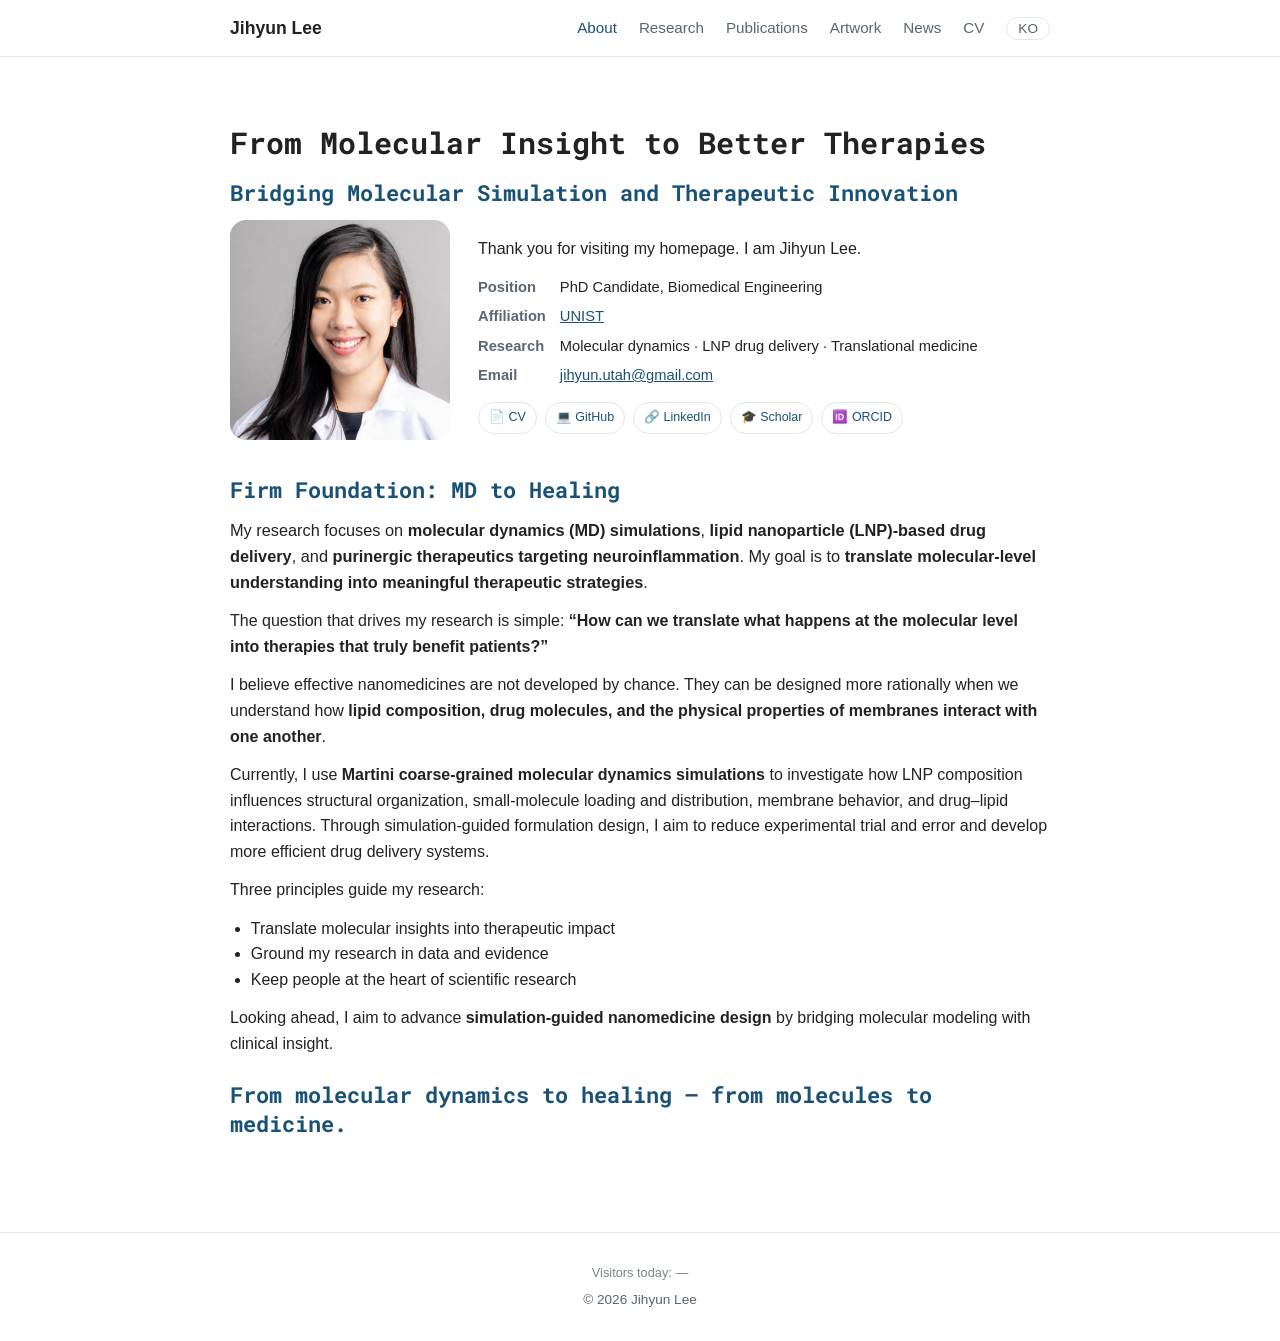
==== index.html @ 486cef79 "Add hero title and subtitle slogans Co-Authored-By: Claude Fable 5 <noreply@anthropic.com>" ====
<!DOCTYPE html>
<html lang="en">
<head>
<meta charset="UTF-8">
<meta name="viewport" content="width=device-width, initial-scale=1">
<title>Jihyun Lee</title>
<meta name="description" content="Personal research homepage of Jihyun Lee, PhD candidate in Biomedical Engineering at UNIST.">
<link rel="alternate" hreflang="ko" href="index.ko.html">
<link rel="stylesheet" href="style.css">
</head>
<body>
<header>
<nav>
<a class="site-name" href="index.html">Jihyun Lee</a>
<ul>
<li><a class="active" href="index.html">About</a></li>
<li><a href="research.html">Research</a></li>
<li><a href="publications.html">Publications</a></li>
<li><a href="artwork.html">Artwork</a></li>
<li><a href="news.html">News</a></li>
<li><a href="cv.html">CV</a></li>
<li><a class="lang-switch" href="index.ko.html">KO</a></li>
</ul>
</nav>
</header>

<main>
<h1>From Molecular Insight to Better Therapies</h1>
<p class="tagline" style="margin-top:0;">Bridging Molecular Simulation and Therapeutic Innovation</p>

<div class="profile">
<div class="profile-photo-wrap"><img class="profile-photo" src="assets/profile-web.jpg" alt="Jihyun Lee"></div>
<div class="profile-info">
<p>Thank you for visiting my homepage. I am Jihyun Lee.</p>

<dl class="quick-facts">
<dt>Position</dt>
<dd>PhD Candidate, Biomedical Engineering</dd>
<dt>Affiliation</dt>
<dd><a href="https://www.unist.ac.kr/" target="_blank" rel="noopener">UNIST</a></dd>
<dt>Research</dt>
<dd>Molecular dynamics &middot; LNP drug delivery &middot; Translational medicine</dd>
<dt>Email</dt>
<dd><a href="mailto:jihyun.utah@gmail.com">jihyun.utah@gmail.com</a></dd>
</dl>

<div class="cv-social-row">
<a class="cv-link" href="cv.html">📄 CV</a>
<a class="cv-link" href="https://github.com/jihyun1208" target="_blank" rel="noopener">💻 GitHub</a>
<a class="cv-link" href="https://www.linkedin.com/in/jihyun-lee/" target="_blank" rel="noopener">🔗 LinkedIn</a>
<a class="cv-link" href="https://scholar.google.com/citations?user=ScixthgAAAAJ&amp;hl=en" target="_blank" rel="noopener">🎓 Scholar</a>
<a class="cv-link" href="https://orcid.org/0000-0001-8530-9418" target="_blank" rel="noopener">🆔 ORCID</a>
</div>
</div>
</div>

<p class="tagline">Firm Foundation: MD to Healing</p>

<p class="lead">My research focuses on <strong>molecular dynamics (MD) simulations</strong>, <strong>lipid nanoparticle (LNP)-based drug delivery</strong>, and <strong>purinergic therapeutics targeting neuroinflammation</strong>. My goal is to <strong>translate molecular-level understanding into meaningful therapeutic strategies</strong>.</p>

<p>The question that drives my research is simple: <strong>&ldquo;How can we translate what happens at the molecular level into therapies that truly benefit patients?&rdquo;</strong></p>

<p>I believe effective nanomedicines are not developed by chance. They can be designed more rationally when we understand how <strong>lipid composition, drug molecules, and the physical properties of membranes interact with one another</strong>.</p>

<p>Currently, I use <strong>Martini coarse-grained molecular dynamics simulations</strong> to investigate how LNP composition influences structural organization, small-molecule loading and distribution, membrane behavior, and drug&ndash;lipid interactions. Through simulation-guided formulation design, I aim to reduce experimental trial and error and develop more efficient drug delivery systems.</p>

<p>Three principles guide my research:</p>
<ul class="philosophy">
<li>Translate molecular insights into therapeutic impact</li>
<li>Ground my research in data and evidence</li>
<li>Keep people at the heart of scientific research</li>
</ul>

<p>Looking ahead, I aim to advance <strong>simulation-guided nanomedicine design</strong> by bridging molecular modeling with clinical insight.</p>

<p class="tagline" style="margin-top:1.5rem;">From molecular dynamics to healing &mdash; from molecules to medicine.</p>
</main>

<footer>
<p class="visit-count">Visitors today: <span id="visit-count">&hellip;</span></p>
&copy; <span id="year"></span> Jihyun Lee</footer>
<script src="main.js"></script>
</body>
</html>
---- style.css ----
@import url('https://fonts.googleapis.com/css2?family=Roboto+Mono:wght@400;500;600;700&display=swap');

:root {
  --max-width: 860px;
  --accent: #1a5276;
  --text: #222;
  --muted: #5a6672;
  --border: #e3e6ea;
  --bg: #ffffff;
  --soft: #eef4f8;
}

* { box-sizing: border-box; }

body {
  margin: 0;
  font-family: "Segoe UI", -apple-system, BlinkMacSystemFont, "Apple SD Gothic Neo",
               Roboto, "Noto Sans KR", Helvetica, Arial, sans-serif;
  color: var(--text);
  background: var(--bg);
  line-height: 1.6;
}

/* ---------- header / nav ---------- */
header {
  border-bottom: 1px solid var(--border);
  position: sticky;
  top: 0;
  background: rgba(255, 255, 255, 0.95);
  backdrop-filter: blur(4px);
  z-index: 10;
}

nav {
  max-width: var(--max-width);
  margin: 0 auto;
  display: flex;
  align-items: center;
  justify-content: space-between;
  gap: 12px;
  padding: 14px 20px;
  flex-wrap: wrap;
}

nav .site-name {
  font-weight: 600;
  font-size: 1.1rem;
  text-decoration: none;
  color: var(--text);
}

nav ul {
  list-style: none;
  display: flex;
  align-items: center;
  gap: 22px;
  margin: 0;
  padding: 0;
  flex-wrap: wrap;
}

nav ul li a {
  text-decoration: none;
  color: var(--muted);
  font-size: 0.95rem;
}

nav ul li a:hover,
nav ul li a.active { color: var(--accent); }

nav ul li a.lang-switch {
  border: 1px solid var(--border);
  border-radius: 999px;
  padding: 3px 11px;
  font-size: 0.85rem;
}

nav ul li a.lang-switch:hover {
  background: var(--soft);
  color: var(--accent);
}

/* ---------- layout ---------- */
main {
  max-width: var(--max-width);
  margin: 0 auto;
  padding: 40px 20px 80px;
}

h1 {
  font-family: "Roboto Mono", "Segoe UI", -apple-system, BlinkMacSystemFont, Roboto, Helvetica, Arial, sans-serif;
  font-size: 1.9rem;
  margin-bottom: 0.4em;
}

h2 {
  font-size: 1.3rem;
  margin-top: 2em;
  border-bottom: 1px solid var(--border);
  padding-bottom: 6px;
}

h3 { font-size: 1.1rem; margin-bottom: 0.3em; }

p { margin: 0.8em 0; }

a { color: var(--accent); }

img { max-width: 100%; }

/* ---------- profile block ---------- */
.profile {
  display: flex;
  gap: 28px;
  align-items: center;
  margin-bottom: 1.5em;
}

.profile-photo-wrap {
  width: 220px;
  height: 220px;
  border-radius: 16px;
  overflow: hidden;
  flex-shrink: 0;
  background: #f4f6f8;
}

.profile-photo-wrap .profile-photo {
  width: 100%;
  height: 100%;
  object-fit: cover;
  display: block;
}

.profile-info { flex: 1; min-width: 0; }

@media (max-width: 600px) {
  .profile { flex-direction: column; align-items: flex-start; }
  .profile-photo-wrap { width: 170px; height: 170px; }
}

.quick-facts {
  display: grid;
  grid-template-columns: auto 1fr;
  column-gap: 14px;
  row-gap: 6px;
  margin: 14px 0;
  font-size: 0.92rem;
}

.quick-facts dt {
  color: var(--muted);
  font-weight: 600;
  white-space: nowrap;
}

.quick-facts dd { margin: 0; }

.cv-social-row {
  display: flex;
  align-items: center;
  gap: 8px;
  flex-wrap: wrap;
  margin: 10px 0 4px;
}

.cv-link {
  display: inline-flex;
  align-items: center;
  gap: 4px;
  padding: 5px 10px;
  font-weight: 500;
  font-size: 0.78rem;
  text-decoration: none;
  border: 1px solid var(--border);
  border-radius: 999px;
  color: var(--accent);
}

.cv-link:hover { background: var(--soft); }

ul.philosophy { margin: 0.8em 0; padding-left: 1.3em; }

/* ---------- research ---------- */
.tag-cloud {
  display: flex;
  flex-wrap: wrap;
  gap: 8px;
  margin: 1em 0 2em;
}

.tag {
  background: var(--soft);
  color: var(--accent);
  border: 1px solid var(--border);
  padding: 4px 12px;
  border-radius: 999px;
  font-size: 0.85rem;
  font-weight: 500;
}

.research-item {
  display: flex;
  gap: 20px;
  margin: 1.8em 0;
  flex-wrap: wrap;
}

.research-item img {
  width: 220px;
  height: 160px;
  object-fit: contain;
  background: #f4f6f8;
  border: 1px solid var(--border);
  border-radius: 6px;
  flex-shrink: 0;
}

.research-item .text { flex: 1; min-width: 240px; }

/* ---------- publications ---------- */
.pub-year {
  margin-top: 1.6em;
  font-size: 1.05rem;
  border-bottom: none;
  color: var(--muted);
}

.pub-list { padding-left: 1.2em; }
.pub-list li { margin-bottom: 0.9em; }

.highlight-list {
  list-style: none;
  padding: 0;
  margin: 1em 0 2em;
  display: flex;
  flex-direction: column;
  gap: 12px;
}

.highlight-item {
  border: 1px solid var(--border);
  border-left: 4px solid var(--accent);
  border-radius: 6px;
  padding: 12px 16px;
  background: #fafbfc;
}

.highlight-badge {
  display: inline-block;
  font-size: 0.7rem;
  font-weight: 700;
  letter-spacing: 0.03em;
  text-transform: uppercase;
  color: #fff;
  background: var(--accent);
  padding: 2px 8px;
  border-radius: 4px;
  margin-bottom: 6px;
}

.if-badge {
  display: inline-block;
  font-size: 0.7rem;
  font-weight: 600;
  color: var(--muted);
  background: var(--soft);
  border: 1px solid var(--border);
  padding: 2px 8px;
  border-radius: 4px;
  margin-bottom: 6px;
}

.pub-badges {
  display: inline-flex;
  flex-wrap: wrap;
  gap: 6px;
  margin-left: 4px;
  vertical-align: middle;
}

.badge {
  display: inline-block;
  font-size: 0.7rem;
  font-weight: 600;
  padding: 2px 9px;
  border-radius: 999px;
  white-space: nowrap;
  line-height: 1.7;
}

a.badge { text-decoration: none; }

.badge-link { background: var(--soft); color: var(--accent); border: 1px solid #cfe0ea; }
.badge-link:hover { background: #dceaf3; }
.badge-oral { background: #fdf3e0; color: #8a5a00; border: 1px solid #f0d9a8; }
.badge-choice { background: #eafaf0; color: #1f7a4d; border: 1px solid #bfe8d1; }
.badge-choice:hover { background: #ddf5e8; }
.badge-featured { background: #f1eefb; color: #5b3fa0; border: 1px solid #d9d0f0; }
.badge-award { background: #fdecec; color: #a23b3b; border: 1px solid #f3caca; }

/* ---------- news ---------- */
.news-item {
  display: flex;
  gap: 18px;
  padding: 14px 0;
  border-bottom: 1px solid var(--border);
}

.news-date {
  flex-shrink: 0;
  width: 90px;
  color: var(--muted);
  font-size: 0.9rem;
  font-weight: 600;
}

.news-photos {
  display: flex;
  flex-wrap: wrap;
  gap: 10px;
  margin-top: 10px;
}

.news-photo {
  width: 180px;
  height: 130px;
  object-fit: cover;
  border-radius: 6px;
  border: 1px solid var(--border);
}

/* ---------- notes ---------- */
.note-item {
  padding: 22px 0;
  border-bottom: 1px solid var(--border);
}

.note-item:last-child { border-bottom: none; }
.note-meta { margin-bottom: 4px; }

.note-date {
  color: var(--muted);
  font-size: 0.85rem;
  font-weight: 600;
  text-transform: uppercase;
  letter-spacing: 0.03em;
}

.note-title { margin: 4px 0 8px; }

.note-item code {
  background: #f4f6f8;
  padding: 1px 6px;
  border-radius: 4px;
  font-size: 0.9em;
}

/* ---------- footer ---------- */
footer {
  text-align: center;
  color: var(--muted);
  font-size: 0.85rem;
  padding: 30px 20px;
  border-top: 1px solid var(--border);
}

.visit-count {
  margin: 0 0 6px;
  font-size: 0.8rem;
  color: var(--muted);
  opacity: 0.8;
}

/* ---------- artwork gallery ---------- */
.gallery {
  display: grid;
  grid-template-columns: repeat(auto-fill, minmax(220px, 1fr));
  gap: 16px;
  margin: 1.4em 0 2em;
}

.gallery figure {
  margin: 0;
  border: 1px solid var(--border);
  border-radius: 6px;
  overflow: hidden;
  background: #fafbfc;
}

.gallery img {
  display: block;
  width: 100%;
  height: 170px;
  object-fit: cover;
  background: #f4f6f8;
}

.gallery figcaption {
  padding: 10px 12px;
  font-size: 0.85rem;
  color: var(--muted);
}

.gallery figcaption strong {
  display: block;
  color: var(--text);
  font-size: 0.92rem;
  margin-bottom: 2px;
}

/* ---------- CV ---------- */
.cv-entry {
  display: flex;
  gap: 18px;
  padding: 12px 0;
  border-bottom: 1px solid var(--border);
}

.cv-entry:last-child { border-bottom: none; }

.cv-when {
  flex-shrink: 0;
  width: 120px;
  color: var(--muted);
  font-size: 0.9rem;
  font-weight: 600;
}

.cv-what { flex: 1; min-width: 0; }
.cv-what .where { color: var(--muted); font-size: 0.9rem; }

@media (max-width: 520px) {
  .cv-entry, .news-item { flex-direction: column; gap: 4px; }
  .cv-when, .news-date { width: auto; }
}

/* ---------- misc ---------- */
.empty-state {
  border: 1px dashed var(--border);
  border-radius: 6px;
  padding: 18px 20px;
  color: var(--muted);
  font-size: 0.92rem;
  background: #fafbfc;
}

.lead { font-size: 1.02rem; }

.tagline {
  font-family: "Roboto Mono", "Segoe UI", -apple-system, BlinkMacSystemFont, Roboto, Helvetica, Arial, sans-serif;
  font-size: 1.35rem;
  font-weight: 700;
  line-height: 1.35;
  margin: 1.6em 0 0.6em;
  color: var(--accent);
}
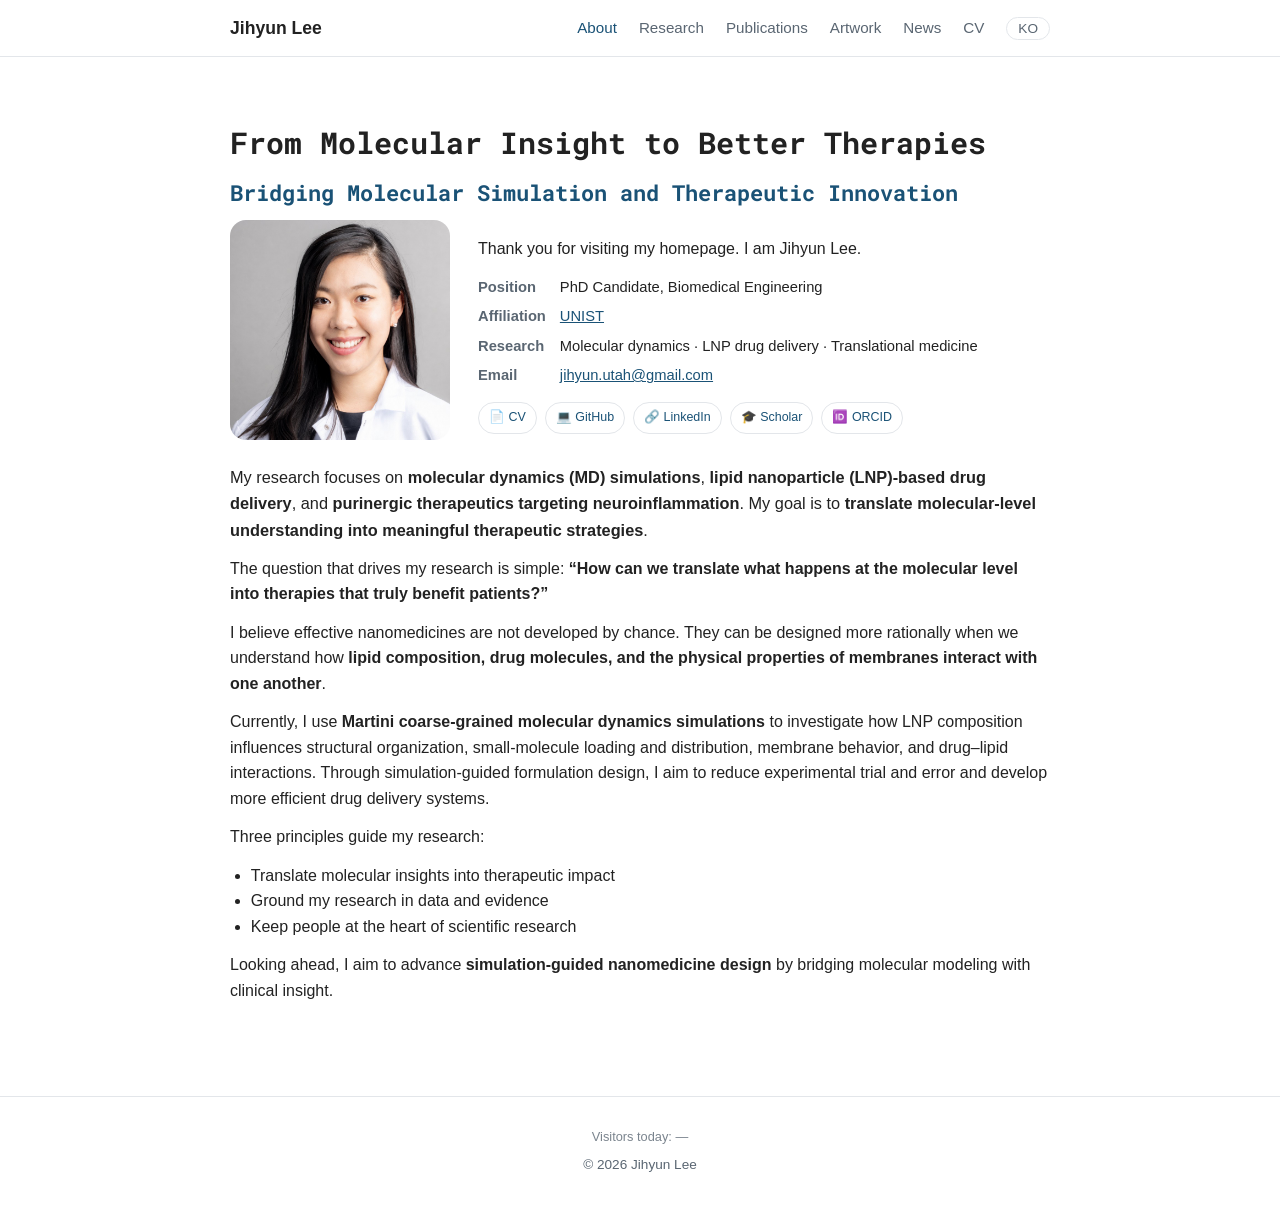
==== commit 1307bfa4: "Remove redundant Firm Foundation tagline and closing line Co-Authored-By: Claude Fable 5 <noreply@an" ====
--- a/index.html
+++ b/index.html
@@ -54,8 +54,6 @@
 </div>
 </div>
 
-<p class="tagline">Firm Foundation: MD to Healing</p>
-
 <p class="lead">My research focuses on <strong>molecular dynamics (MD) simulations</strong>, <strong>lipid nanoparticle (LNP)-based drug delivery</strong>, and <strong>purinergic therapeutics targeting neuroinflammation</strong>. My goal is to <strong>translate molecular-level understanding into meaningful therapeutic strategies</strong>.</p>
 
 <p>The question that drives my research is simple: <strong>&ldquo;How can we translate what happens at the molecular level into therapies that truly benefit patients?&rdquo;</strong></p>
@@ -73,7 +71,6 @@
 
 <p>Looking ahead, I aim to advance <strong>simulation-guided nanomedicine design</strong> by bridging molecular modeling with clinical insight.</p>
 
-<p class="tagline" style="margin-top:1.5rem;">From molecular dynamics to healing &mdash; from molecules to medicine.</p>
 </main>
 
 <footer>
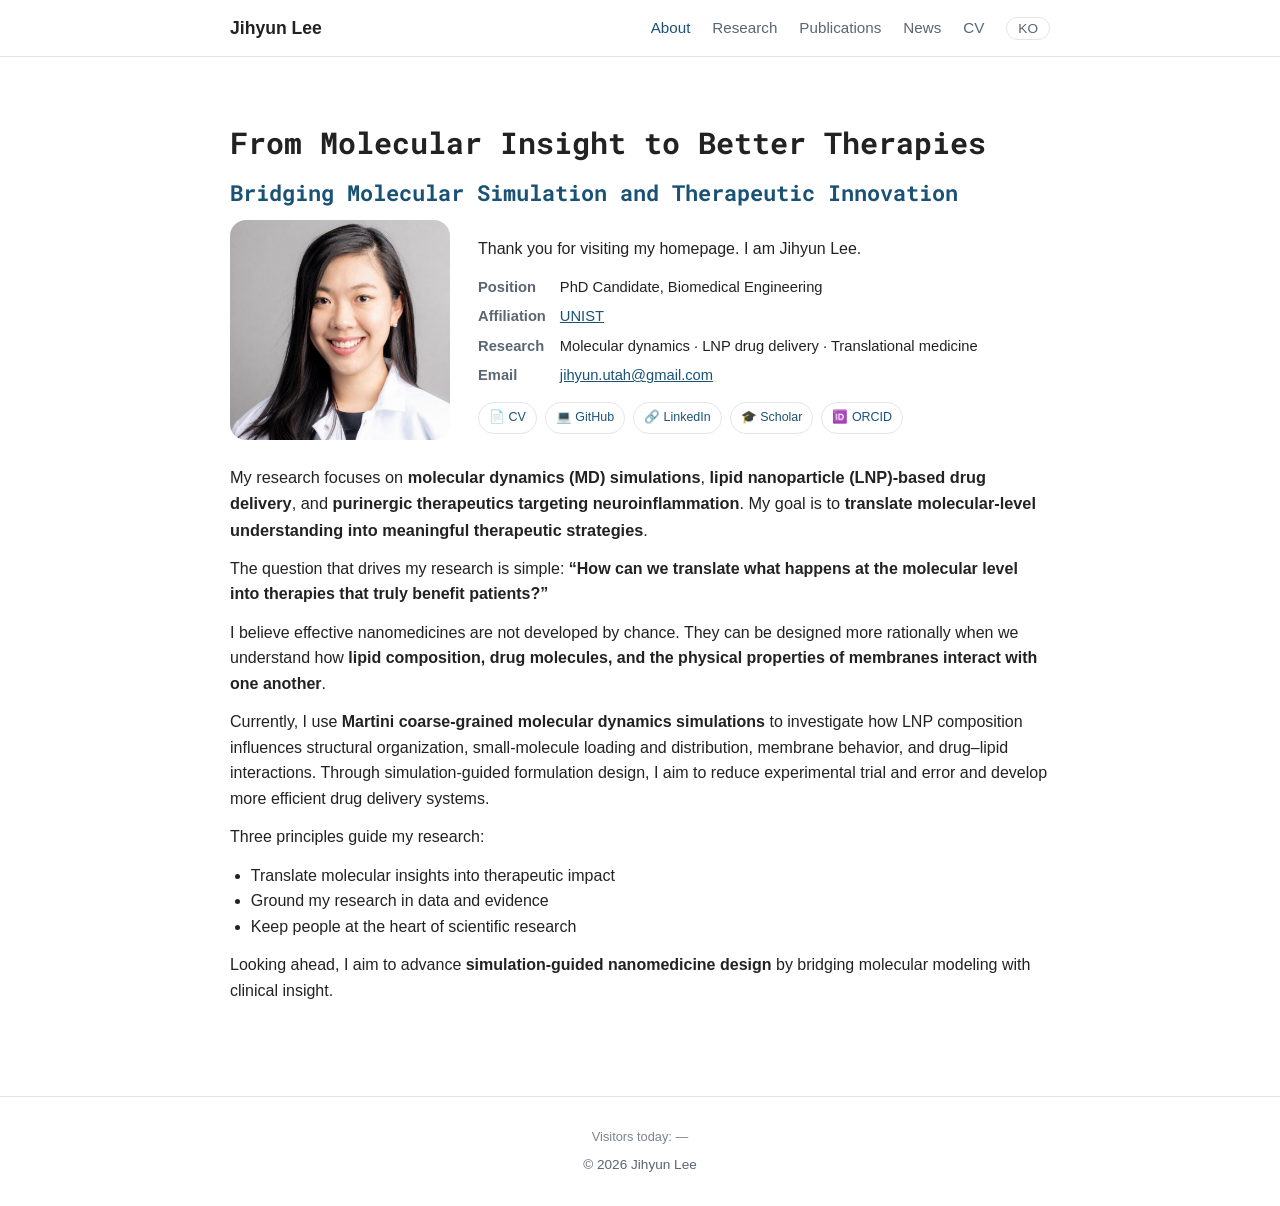
==== commit 67d05fb3: "Remove Artwork page and nav links Co-Authored-By: Claude Fable 5 <noreply@anthropic.com>" ====
--- a/index.html
+++ b/index.html
@@ -16,7 +16,6 @@
 <li><a class="active" href="index.html">About</a></li>
 <li><a href="research.html">Research</a></li>
 <li><a href="publications.html">Publications</a></li>
-<li><a href="artwork.html">Artwork</a></li>
 <li><a href="news.html">News</a></li>
 <li><a href="cv.html">CV</a></li>
 <li><a class="lang-switch" href="index.ko.html">KO</a></li>
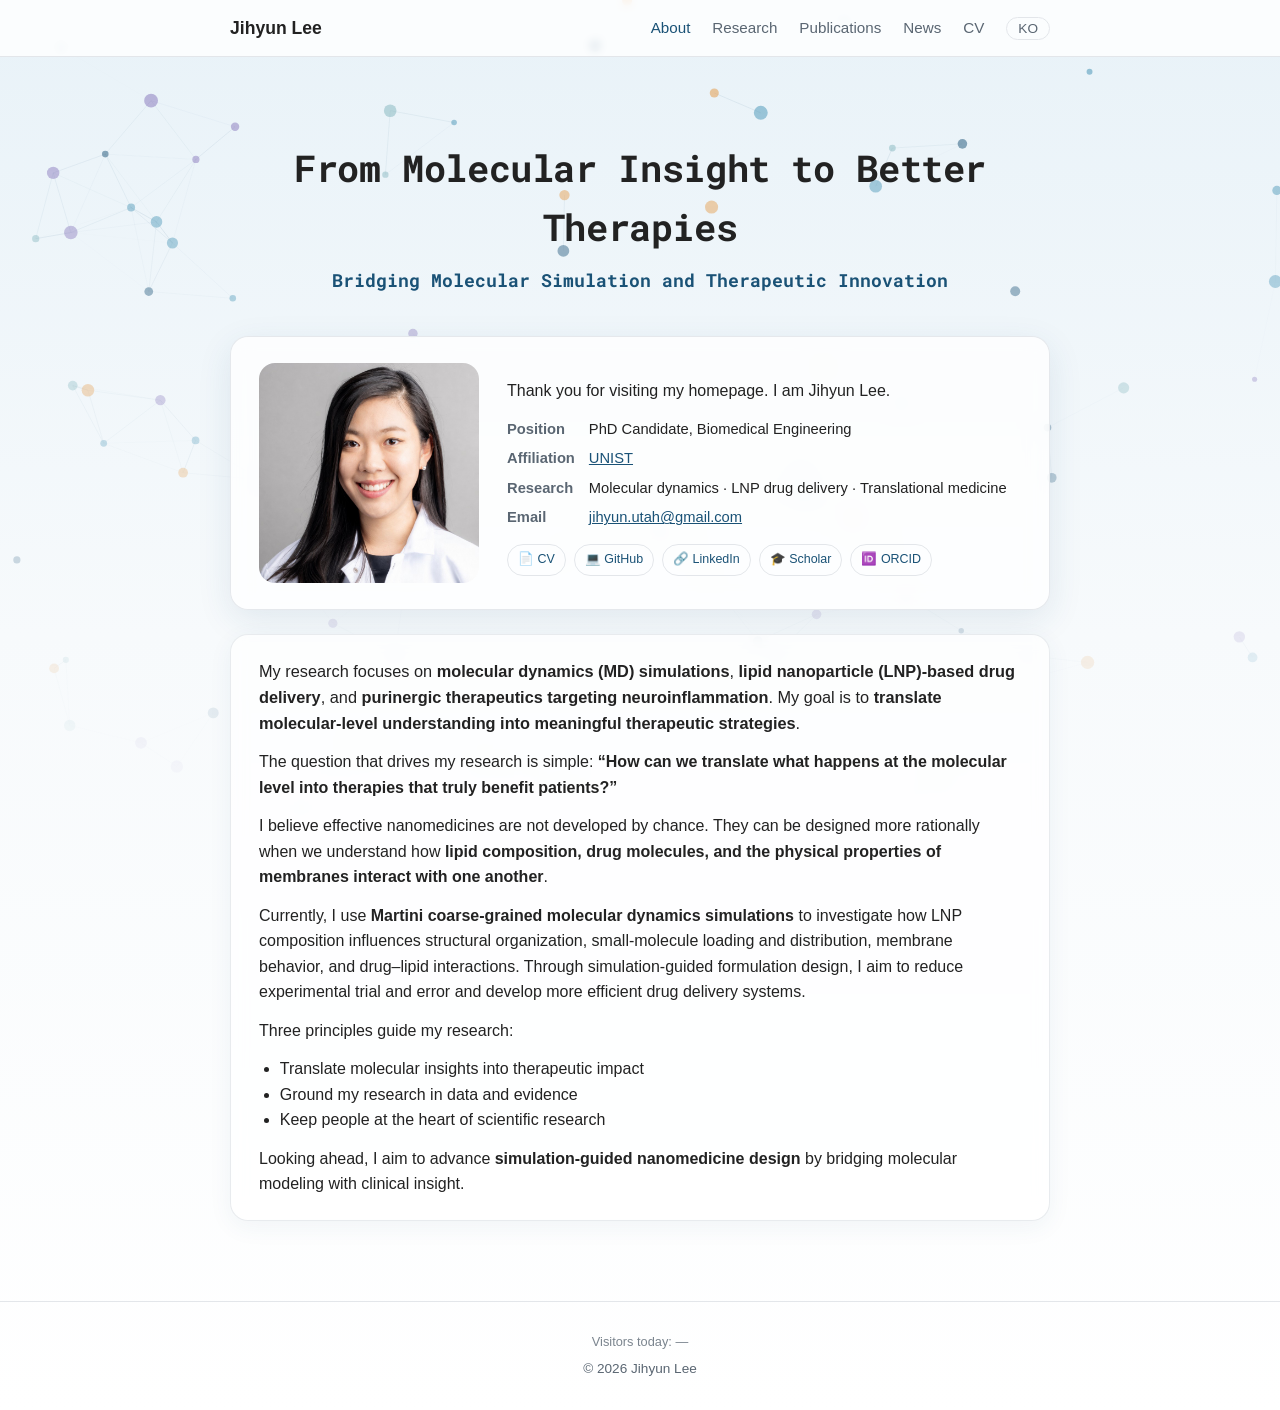
==== commit 7d4064ef: "Add MD-simulation animated background and glass hero to home page Canvas particle simulation (md-bg." ====
--- a/index.html
+++ b/index.html
@@ -8,7 +8,8 @@
 <link rel="alternate" hreflang="ko" href="index.ko.html">
 <link rel="stylesheet" href="style.css">
 </head>
-<body>
+<body class="home">
+<canvas id="md-bg" aria-hidden="true"></canvas>
 <header>
 <nav>
 <a class="site-name" href="index.html">Jihyun Lee</a>
@@ -24,8 +25,10 @@
 </header>
 
 <main>
+<div class="hero">
 <h1>From Molecular Insight to Better Therapies</h1>
 <p class="tagline" style="margin-top:0;">Bridging Molecular Simulation and Therapeutic Innovation</p>
+</div>
 
 <div class="profile">
 <div class="profile-photo-wrap"><img class="profile-photo" src="assets/profile-web.jpg" alt="Jihyun Lee"></div>
@@ -53,6 +56,7 @@
 </div>
 </div>
 
+<div class="home-body">
 <p class="lead">My research focuses on <strong>molecular dynamics (MD) simulations</strong>, <strong>lipid nanoparticle (LNP)-based drug delivery</strong>, and <strong>purinergic therapeutics targeting neuroinflammation</strong>. My goal is to <strong>translate molecular-level understanding into meaningful therapeutic strategies</strong>.</p>
 
 <p>The question that drives my research is simple: <strong>&ldquo;How can we translate what happens at the molecular level into therapies that truly benefit patients?&rdquo;</strong></p>
@@ -69,6 +73,7 @@
 </ul>
 
 <p>Looking ahead, I aim to advance <strong>simulation-guided nanomedicine design</strong> by bridging molecular modeling with clinical insight.</p>
+</div>
 
 </main>
 
@@ -76,5 +81,6 @@
 <p class="visit-count">Visitors today: <span id="visit-count">&hellip;</span></p>
 &copy; <span id="year"></span> Jihyun Lee</footer>
 <script src="main.js"></script>
+<script src="md-bg.js"></script>
 </body>
 </html>
--- a/style.css
+++ b/style.css
@@ -206,7 +206,8 @@
   flex-wrap: wrap;
 }
 
-.research-item img {
+.research-item img,
+.research-item video {
   width: 220px;
   height: 160px;
   object-fit: contain;
@@ -455,3 +456,65 @@
   margin: 1.6em 0 0.6em;
   color: var(--accent);
 }
+
+/* ---------- home: MD simulation background ---------- */
+#md-bg {
+  position: fixed;
+  inset: 0;
+  width: 100%;
+  height: 100%;
+  z-index: -1;
+  pointer-events: none;
+  -webkit-mask-image: linear-gradient(to bottom, rgba(0,0,0,1) 0%, rgba(0,0,0,0.55) 45%, rgba(0,0,0,0) 92%);
+  mask-image: linear-gradient(to bottom, rgba(0,0,0,1) 0%, rgba(0,0,0,0.55) 45%, rgba(0,0,0,0) 92%);
+}
+
+body.home {
+  background: linear-gradient(180deg, #e8f2f8 0%, #f7fafc 45%, #ffffff 100%);
+}
+
+body.home header {
+  background: rgba(255, 255, 255, 0.82);
+}
+
+.hero {
+  padding: 42px 0 10px;
+  text-align: center;
+}
+
+.hero h1 {
+  font-size: 2.3rem;
+  margin: 0 0 0.3em;
+  letter-spacing: -0.01em;
+}
+
+.hero .tagline {
+  margin: 0 auto 0.4em;
+  font-size: 1.15rem;
+}
+
+@media (max-width: 600px) {
+  .hero h1 { font-size: 1.7rem; }
+}
+
+body.home .profile {
+  background: rgba(255, 255, 255, 0.78);
+  backdrop-filter: blur(10px);
+  -webkit-backdrop-filter: blur(10px);
+  border: 1px solid rgba(227, 230, 234, 0.9);
+  border-radius: 18px;
+  padding: 26px 28px;
+  box-shadow: 0 10px 34px rgba(26, 82, 118, 0.10);
+  margin-top: 1.6em;
+}
+
+body.home .home-body {
+  background: rgba(255, 255, 255, 0.72);
+  backdrop-filter: blur(8px);
+  -webkit-backdrop-filter: blur(8px);
+  border: 1px solid rgba(227, 230, 234, 0.8);
+  border-radius: 18px;
+  padding: 10px 28px;
+  margin-top: 1.4em;
+  box-shadow: 0 6px 24px rgba(26, 82, 118, 0.06);
+}
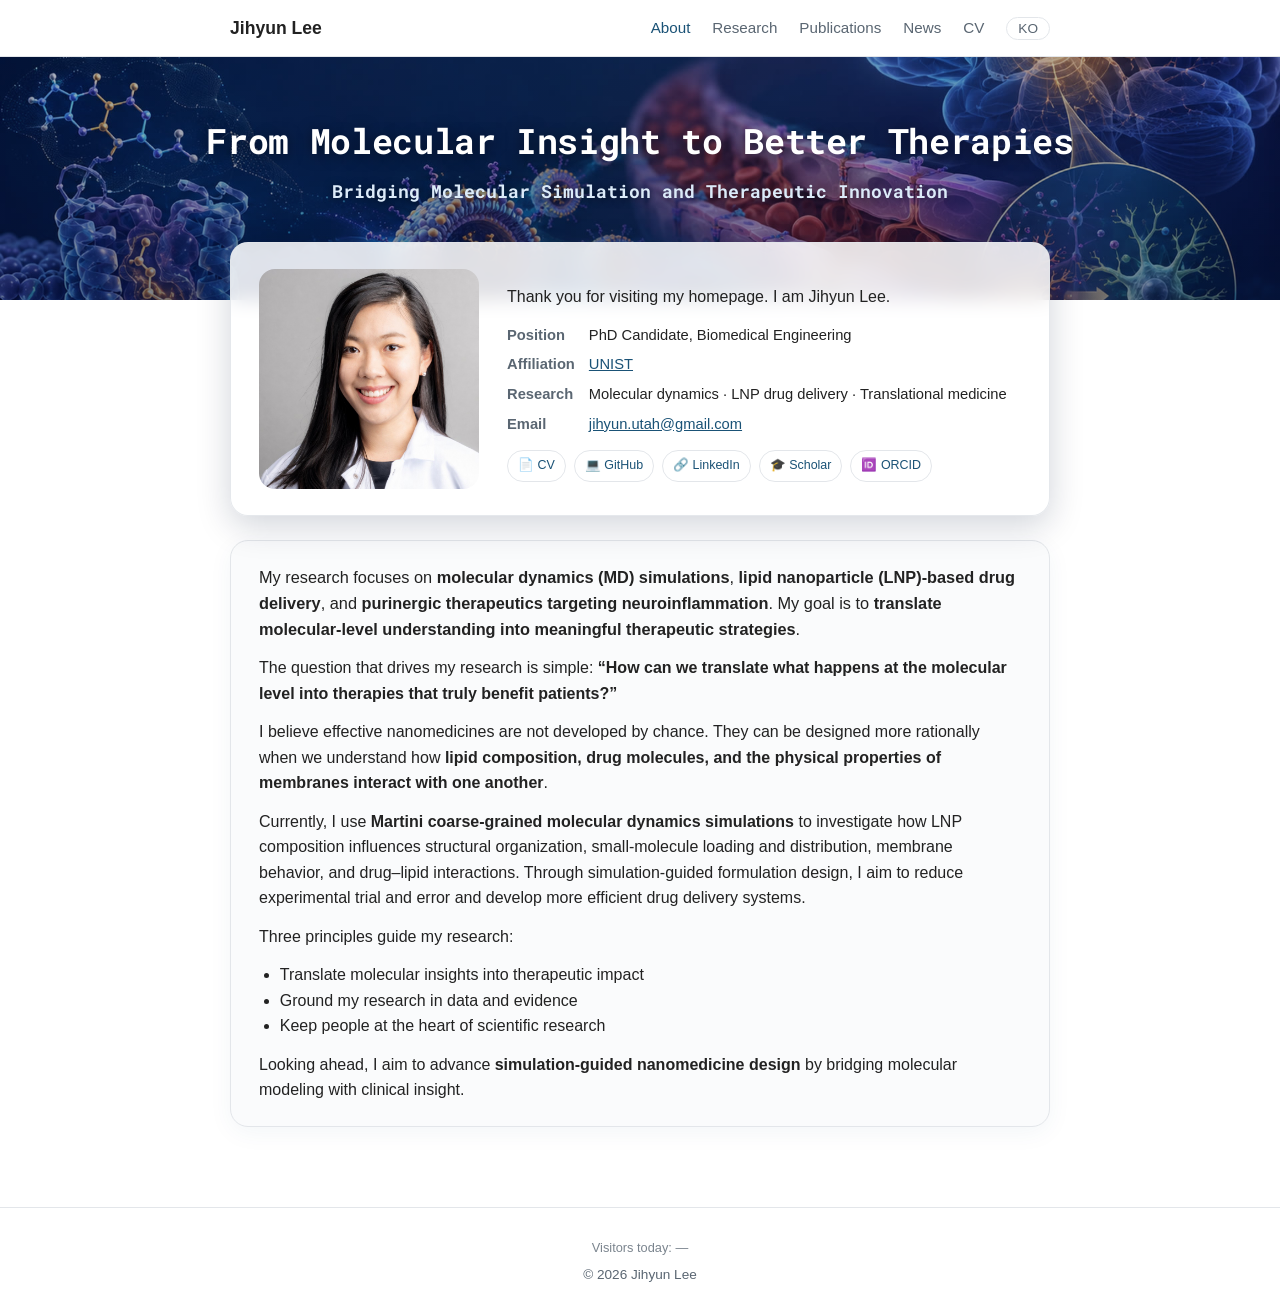
==== commit 616b14db: "Use provided scientific illustration as home hero banner Replace the canvas particle background with" ====
--- a/index.html
+++ b/index.html
@@ -9,7 +9,6 @@
 <link rel="stylesheet" href="style.css">
 </head>
 <body class="home">
-<canvas id="md-bg" aria-hidden="true"></canvas>
 <header>
 <nav>
 <a class="site-name" href="index.html">Jihyun Lee</a>
@@ -24,12 +23,12 @@
 </nav>
 </header>
 
-<main>
-<div class="hero">
+<div class="hero-banner">
 <h1>From Molecular Insight to Better Therapies</h1>
 <p class="tagline" style="margin-top:0;">Bridging Molecular Simulation and Therapeutic Innovation</p>
 </div>
 
+<main>
 <div class="profile">
 <div class="profile-photo-wrap"><img class="profile-photo" src="assets/profile-web.jpg" alt="Jihyun Lee"></div>
 <div class="profile-info">
@@ -81,6 +80,5 @@
 <p class="visit-count">Visitors today: <span id="visit-count">&hellip;</span></p>
 &copy; <span id="year"></span> Jihyun Lee</footer>
 <script src="main.js"></script>
-<script src="md-bg.js"></script>
 </body>
 </html>
--- a/style.css
+++ b/style.css
@@ -457,64 +457,55 @@
   color: var(--accent);
 }
 
-/* ---------- home: MD simulation background ---------- */
-#md-bg {
-  position: fixed;
-  inset: 0;
-  width: 100%;
-  height: 100%;
-  z-index: -1;
-  pointer-events: none;
-  -webkit-mask-image: linear-gradient(to bottom, rgba(0,0,0,1) 0%, rgba(0,0,0,0.55) 45%, rgba(0,0,0,0) 92%);
-  mask-image: linear-gradient(to bottom, rgba(0,0,0,1) 0%, rgba(0,0,0,0.55) 45%, rgba(0,0,0,0) 92%);
-}
-
-body.home {
-  background: linear-gradient(180deg, #e8f2f8 0%, #f7fafc 45%, #ffffff 100%);
-}
-
-body.home header {
-  background: rgba(255, 255, 255, 0.82);
-}
-
-.hero {
-  padding: 42px 0 10px;
+/* ---------- home: hero banner ---------- */
+.hero-banner {
+  background:
+    linear-gradient(180deg, rgba(8, 20, 55, 0.28) 0%, rgba(8, 20, 55, 0.52) 100%),
+    url('assets/home-hero.jpg') center / cover no-repeat;
   text-align: center;
-}
-
-.hero h1 {
-  font-size: 2.3rem;
+  padding: 56px 20px 96px;
+}
+
+.hero-banner h1 {
+  color: #fff;
+  font-size: 2.2rem;
   margin: 0 0 0.3em;
   letter-spacing: -0.01em;
-}
-
-.hero .tagline {
-  margin: 0 auto 0.4em;
-  font-size: 1.15rem;
+  text-shadow: 0 2px 14px rgba(0, 0, 0, 0.5);
+}
+
+.hero-banner .tagline {
+  color: #dcebf9;
+  font-size: 1.1rem;
+  margin: 0;
+  text-shadow: 0 1px 8px rgba(0, 0, 0, 0.5);
 }
 
 @media (max-width: 600px) {
-  .hero h1 { font-size: 1.7rem; }
+  .hero-banner { padding: 38px 16px 74px; }
+  .hero-banner h1 { font-size: 1.55rem; }
+}
+
+body.home main {
+  margin-top: -58px;
+  padding-top: 0;
 }
 
 body.home .profile {
-  background: rgba(255, 255, 255, 0.78);
+  background: rgba(255, 255, 255, 0.86);
   backdrop-filter: blur(10px);
   -webkit-backdrop-filter: blur(10px);
   border: 1px solid rgba(227, 230, 234, 0.9);
   border-radius: 18px;
   padding: 26px 28px;
-  box-shadow: 0 10px 34px rgba(26, 82, 118, 0.10);
-  margin-top: 1.6em;
+  box-shadow: 0 10px 34px rgba(8, 20, 55, 0.18);
 }
 
 body.home .home-body {
-  background: rgba(255, 255, 255, 0.72);
-  backdrop-filter: blur(8px);
-  -webkit-backdrop-filter: blur(8px);
-  border: 1px solid rgba(227, 230, 234, 0.8);
+  border: 1px solid var(--border);
   border-radius: 18px;
   padding: 10px 28px;
   margin-top: 1.4em;
-  box-shadow: 0 6px 24px rgba(26, 82, 118, 0.06);
-}
+  background: #fafbfc;
+  box-shadow: 0 6px 24px rgba(26, 82, 118, 0.05);
+}
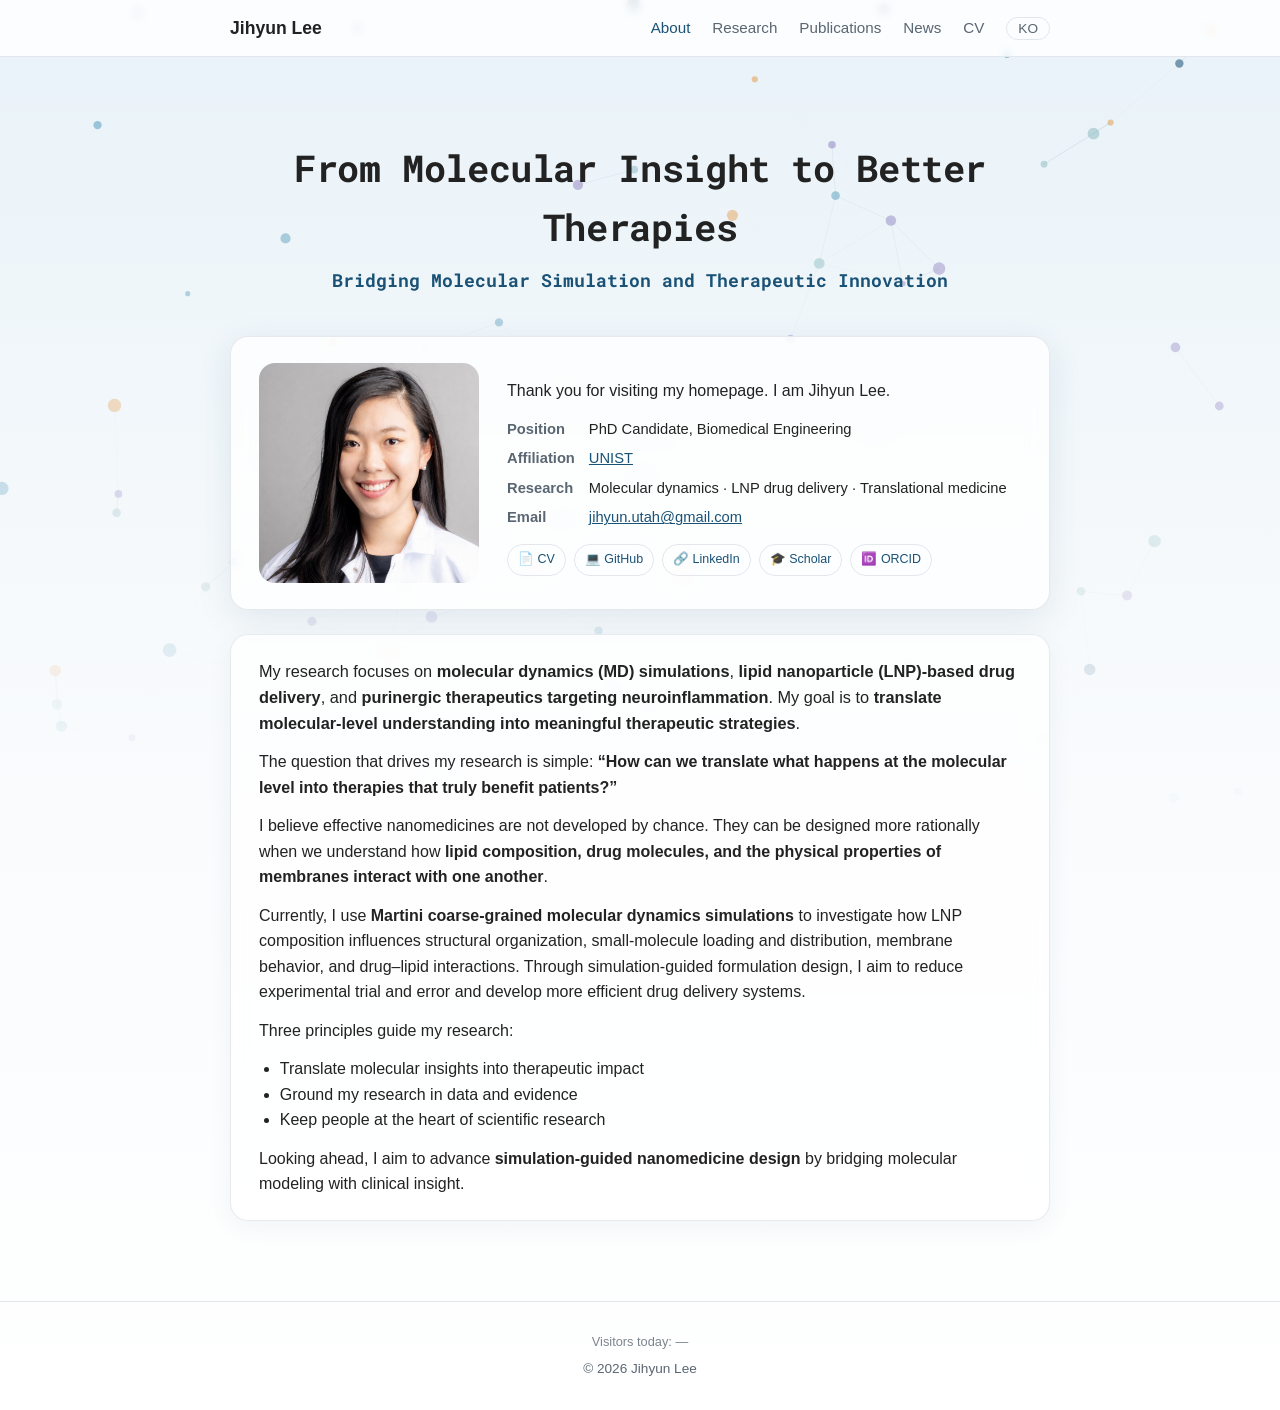
==== commit 172b272c: "Revert "Use provided scientific illustration as home hero banner" This reverts commit 616b14db40ed0d" ====
--- a/index.html
+++ b/index.html
@@ -9,6 +9,7 @@
 <link rel="stylesheet" href="style.css">
 </head>
 <body class="home">
+<canvas id="md-bg" aria-hidden="true"></canvas>
 <header>
 <nav>
 <a class="site-name" href="index.html">Jihyun Lee</a>
@@ -23,12 +24,12 @@
 </nav>
 </header>
 
-<div class="hero-banner">
+<main>
+<div class="hero">
 <h1>From Molecular Insight to Better Therapies</h1>
 <p class="tagline" style="margin-top:0;">Bridging Molecular Simulation and Therapeutic Innovation</p>
 </div>
 
-<main>
 <div class="profile">
 <div class="profile-photo-wrap"><img class="profile-photo" src="assets/profile-web.jpg" alt="Jihyun Lee"></div>
 <div class="profile-info">
@@ -80,5 +81,6 @@
 <p class="visit-count">Visitors today: <span id="visit-count">&hellip;</span></p>
 &copy; <span id="year"></span> Jihyun Lee</footer>
 <script src="main.js"></script>
+<script src="md-bg.js"></script>
 </body>
 </html>
--- a/style.css
+++ b/style.css
@@ -457,55 +457,64 @@
   color: var(--accent);
 }
 
-/* ---------- home: hero banner ---------- */
-.hero-banner {
-  background:
-    linear-gradient(180deg, rgba(8, 20, 55, 0.28) 0%, rgba(8, 20, 55, 0.52) 100%),
-    url('assets/home-hero.jpg') center / cover no-repeat;
+/* ---------- home: MD simulation background ---------- */
+#md-bg {
+  position: fixed;
+  inset: 0;
+  width: 100%;
+  height: 100%;
+  z-index: -1;
+  pointer-events: none;
+  -webkit-mask-image: linear-gradient(to bottom, rgba(0,0,0,1) 0%, rgba(0,0,0,0.55) 45%, rgba(0,0,0,0) 92%);
+  mask-image: linear-gradient(to bottom, rgba(0,0,0,1) 0%, rgba(0,0,0,0.55) 45%, rgba(0,0,0,0) 92%);
+}
+
+body.home {
+  background: linear-gradient(180deg, #e8f2f8 0%, #f7fafc 45%, #ffffff 100%);
+}
+
+body.home header {
+  background: rgba(255, 255, 255, 0.82);
+}
+
+.hero {
+  padding: 42px 0 10px;
   text-align: center;
-  padding: 56px 20px 96px;
-}
-
-.hero-banner h1 {
-  color: #fff;
-  font-size: 2.2rem;
+}
+
+.hero h1 {
+  font-size: 2.3rem;
   margin: 0 0 0.3em;
   letter-spacing: -0.01em;
-  text-shadow: 0 2px 14px rgba(0, 0, 0, 0.5);
-}
-
-.hero-banner .tagline {
-  color: #dcebf9;
-  font-size: 1.1rem;
-  margin: 0;
-  text-shadow: 0 1px 8px rgba(0, 0, 0, 0.5);
+}
+
+.hero .tagline {
+  margin: 0 auto 0.4em;
+  font-size: 1.15rem;
 }
 
 @media (max-width: 600px) {
-  .hero-banner { padding: 38px 16px 74px; }
-  .hero-banner h1 { font-size: 1.55rem; }
-}
-
-body.home main {
-  margin-top: -58px;
-  padding-top: 0;
+  .hero h1 { font-size: 1.7rem; }
 }
 
 body.home .profile {
-  background: rgba(255, 255, 255, 0.86);
+  background: rgba(255, 255, 255, 0.78);
   backdrop-filter: blur(10px);
   -webkit-backdrop-filter: blur(10px);
   border: 1px solid rgba(227, 230, 234, 0.9);
   border-radius: 18px;
   padding: 26px 28px;
-  box-shadow: 0 10px 34px rgba(8, 20, 55, 0.18);
+  box-shadow: 0 10px 34px rgba(26, 82, 118, 0.10);
+  margin-top: 1.6em;
 }
 
 body.home .home-body {
-  border: 1px solid var(--border);
+  background: rgba(255, 255, 255, 0.72);
+  backdrop-filter: blur(8px);
+  -webkit-backdrop-filter: blur(8px);
+  border: 1px solid rgba(227, 230, 234, 0.8);
   border-radius: 18px;
   padding: 10px 28px;
   margin-top: 1.4em;
-  background: #fafbfc;
-  box-shadow: 0 6px 24px rgba(26, 82, 118, 0.05);
-}
+  box-shadow: 0 6px 24px rgba(26, 82, 118, 0.06);
+}
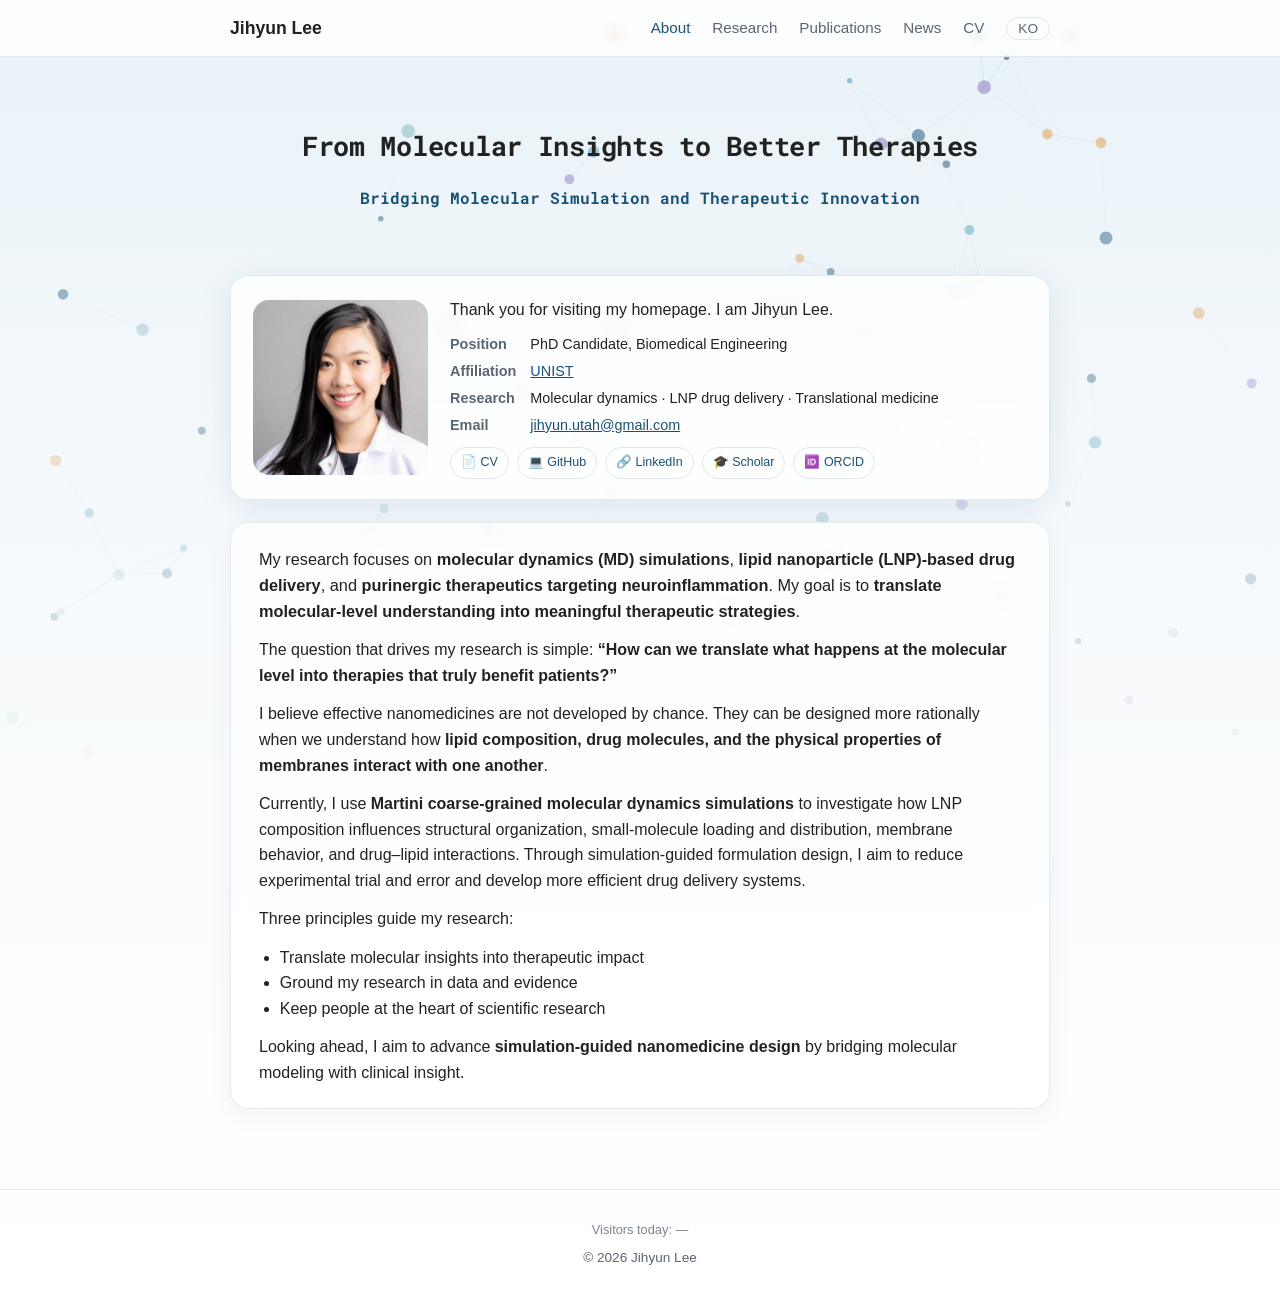
==== commit 6ba16161: "Expand hero vertical spacing and pluralize home title Co-Authored-By: Claude Fable 5 <noreply@anthro" ====
--- a/index.html
+++ b/index.html
@@ -26,7 +26,7 @@
 
 <main>
 <div class="hero">
-<h1>From Molecular Insight to Better Therapies</h1>
+<h1>From Molecular Insights to Better Therapies</h1>
 <p class="tagline" style="margin-top:0;">Bridging Molecular Simulation and Therapeutic Innovation</p>
 </div>
 
--- a/style.css
+++ b/style.css
@@ -477,24 +477,32 @@
   background: rgba(255, 255, 255, 0.82);
 }
 
+body.home main {
+  padding-top: 8px;
+}
+
 .hero {
-  padding: 42px 0 10px;
+  padding: 0;
+  min-height: 210px;
+  display: flex;
+  flex-direction: column;
+  justify-content: center;
   text-align: center;
 }
 
 .hero h1 {
-  font-size: 2.3rem;
-  margin: 0 0 0.3em;
+  font-size: 1.7rem;
+  margin: 0 0 0.75em;
   letter-spacing: -0.01em;
 }
 
 .hero .tagline {
-  margin: 0 auto 0.4em;
-  font-size: 1.15rem;
+  margin: 0 auto 0.5em;
+  font-size: 0.98rem;
 }
 
 @media (max-width: 600px) {
-  .hero h1 { font-size: 1.7rem; }
+  .hero h1 { font-size: 1.45rem; }
 }
 
 body.home .profile {
@@ -503,9 +511,24 @@
   -webkit-backdrop-filter: blur(10px);
   border: 1px solid rgba(227, 230, 234, 0.9);
   border-radius: 18px;
-  padding: 26px 28px;
+  padding: 16px 22px;
+  gap: 22px;
   box-shadow: 0 10px 34px rgba(26, 82, 118, 0.10);
-  margin-top: 1.6em;
+  margin-top: 0;
+  margin-bottom: 1em;
+}
+
+body.home .profile-photo-wrap {
+  width: 175px;
+  height: 175px;
+}
+
+body.home .profile-info > p { margin: 0.3em 0; }
+
+body.home .quick-facts {
+  margin: 10px 0;
+  row-gap: 4px;
+  font-size: 0.9rem;
 }
 
 body.home .home-body {
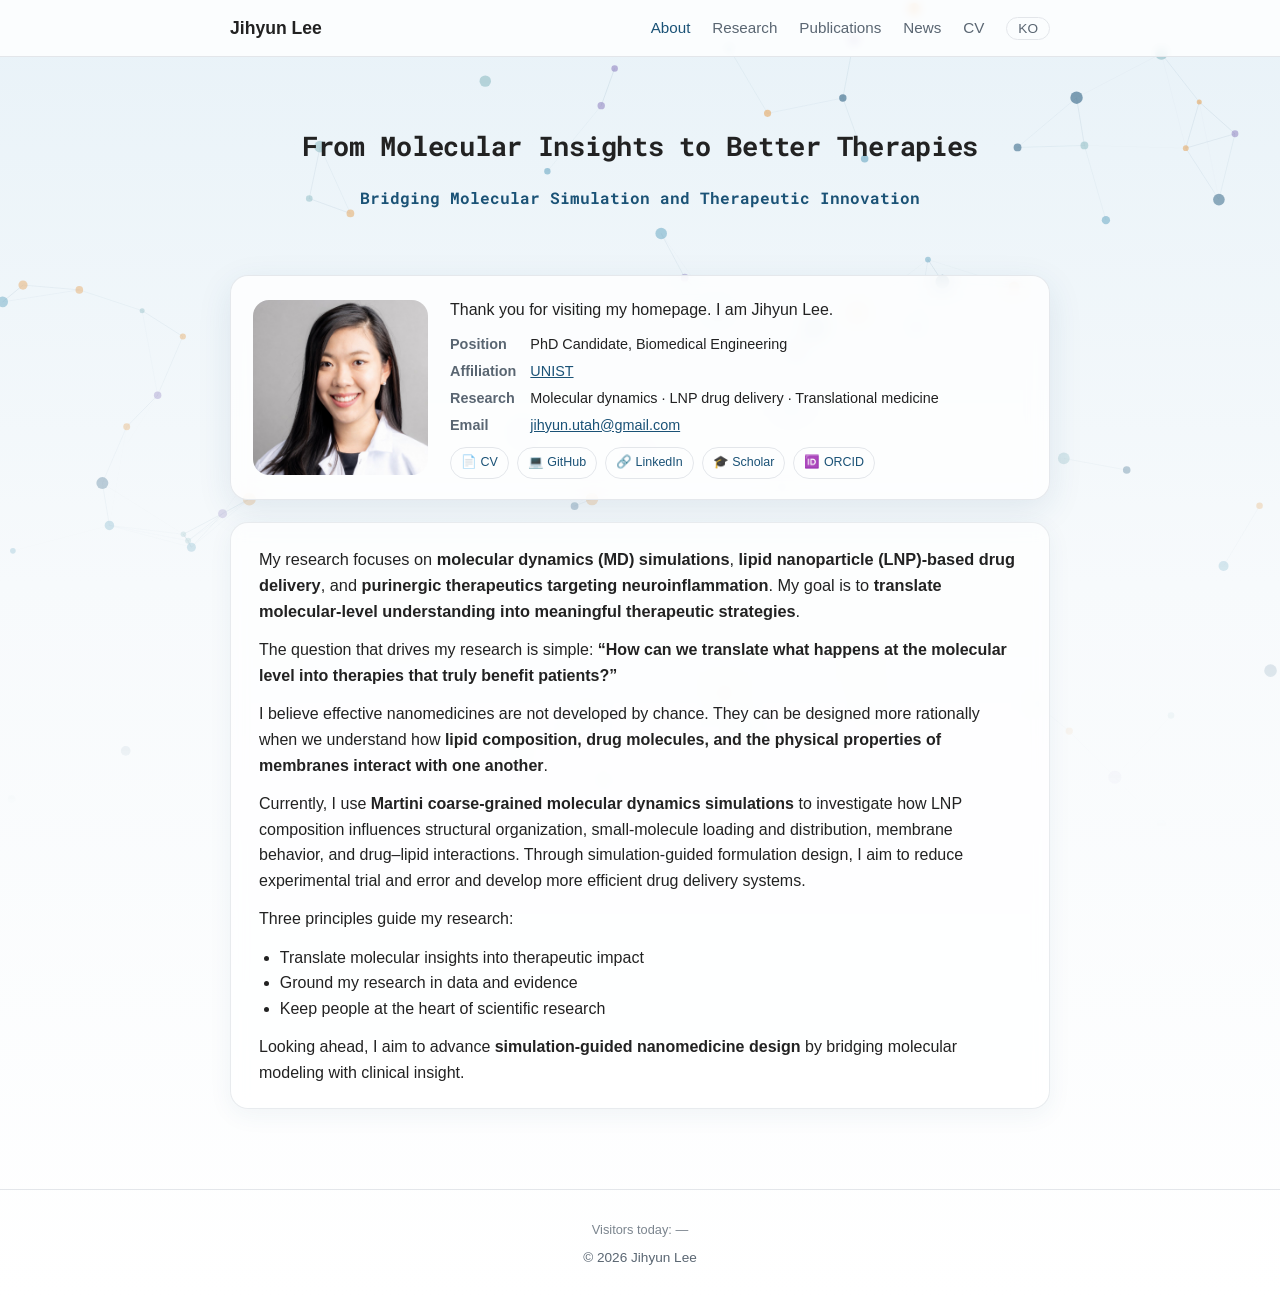
==== commit 8e17aca8: "Add cache-busting query to stylesheet links Co-Authored-By: Claude Fable 5 <noreply@anthropic.com>" ====
--- a/index.html
+++ b/index.html
@@ -6,7 +6,7 @@
 <title>Jihyun Lee</title>
 <meta name="description" content="Personal research homepage of Jihyun Lee, PhD candidate in Biomedical Engineering at UNIST.">
 <link rel="alternate" hreflang="ko" href="index.ko.html">
-<link rel="stylesheet" href="style.css">
+<link rel="stylesheet" href="style.css?v=20261101">
 </head>
 <body class="home">
 <canvas id="md-bg" aria-hidden="true"></canvas>
